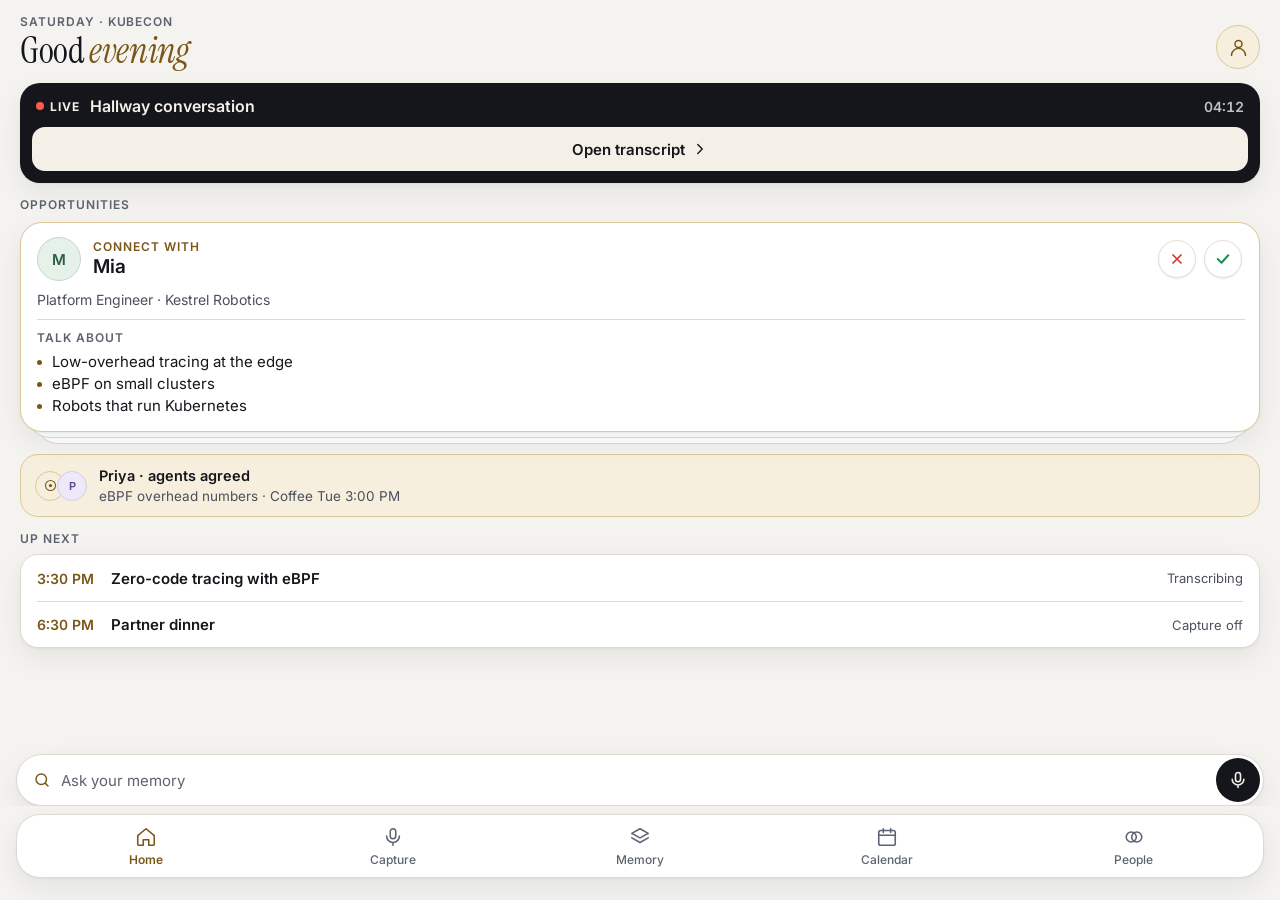
==== web/phone.html @ 45420292 "web: two-iPhone demo stage, phone app shell and Home screen Stage (web/index.html) shows Ava's and B" ====
<!doctype html>
<html lang="en" class="rp rp-light">
<head>
<meta charset="utf-8">
<meta name="viewport" content="width=device-width, initial-scale=1, viewport-fit=cover">
<title>Rapport</title>
<link rel="preconnect" href="https://fonts.googleapis.com">
<link rel="preconnect" href="https://fonts.gstatic.com" crossorigin>
<link rel="stylesheet" href="https://fonts.googleapis.com/css2?family=Instrument+Serif:ital@0;1&amp;family=Inter:wght@400;500;600;700&amp;display=swap">
<link rel="stylesheet" href="app/app.css">
</head>
<body>
<div id="app"></div>
<div id="overlay"></div>
<script type="module" src="app/main.js"></script>
</body>
</html>
---- web/app/app.css ----
/* Rapport phone app: design tokens (from the design canvas) and shared components.
   Screen-specific styles live in app/screens/<name>.css. */

.rp {
  --bg:#0B0D11;--surface:#14171D;--raised:#1C2028;--nav:#171A21;--line:#2A2F3A;--line2:#1F232B;
  --text:#F4F0E8;--text2:#C0C5CE;--text3:#9CA2AE;
  --gold:#E6C992;--gold-bg:#221D13;--gold-line:#50442B;--gold-mid:#CDAA6A;
  --fill:#E6C992;--on-fill:#17130A;--on-fill2:#4A3F28;
  --live:#FF6B61;--live-on-fill:#C42B1C;--yes:#1A8F4E;--no:#D2382C;
  --chip:#FFFFFF;--chip-line:transparent;--chip-shadow:none;
  --steel:#B9C6DC;--steel-bg:#1A2130;--steel-line:#33415C;
  --sage:#B7D3C2;--sage-bg:#18241E;--sage-line:#2F4A3C;
  --lilac:#CDBFE6;--lilac-bg:#211C2B;--lilac-line:#43385C;
  --off:#343A47;--knob:#C0C5CE;--scrim:rgba(6,7,9,.6);--shadow:none;
}
.rp.rp-light {
  --bg:#F4F3EF;--surface:#FFFFFF;--raised:#EFEDE8;--nav:#FFFFFF;--line:#DEDAD2;--line2:#E8E5DF;
  --text:#14161B;--text2:#4A505C;--text3:#5C6270;
  --gold:#7A5718;--gold-bg:#F7EFDD;--gold-line:#DCC79A;--gold-mid:#B8923F;
  --fill:#14161B;--on-fill:#F4F0E8;--on-fill2:#BBC0CA;
  --live:#C9302C;--live-on-fill:#FF5A4E;
  --chip:#FFFFFF;--chip-line:#E2DED6;--chip-shadow:0 1px 2px rgba(20,22,27,.08);
  --steel:#3D5278;--steel-bg:#E8EDF6;--steel-line:#C5D0E4;
  --sage:#2F5E46;--sage-bg:#E6F1EA;--sage-line:#C2DACB;
  --lilac:#5B4690;--lilac-bg:#EEE9F8;--lilac-line:#D5CBEB;
  --off:#C9CCD3;--knob:#FFFFFF;--scrim:rgba(20,22,27,.38);
  --shadow:0 1px 2px rgba(20,22,27,.05),0 10px 28px rgba(20,22,27,.07);
}

/* Base */
* { box-sizing: border-box; }
html, body { margin: 0; height: 100%; }
body {
  background: var(--bg);
  color: var(--text);
  font-family: Inter, system-ui, -apple-system, sans-serif;
  font-size: 16px;
  overflow: hidden;
  -webkit-font-smoothing: antialiased;
  -moz-osx-font-smoothing: grayscale;
  -webkit-tap-highlight-color: transparent;
}
#app { height: 100%; display: flex; flex-direction: column; }
a { color: var(--gold); }
input::placeholder, textarea::placeholder { color: var(--text3); }
a:focus-visible, button:focus-visible, input:focus-visible, textarea:focus-visible, select:focus-visible,
[tabindex]:focus-visible { outline: 2px solid var(--gold); outline-offset: 2px; }
h1[tabindex="-1"]:focus, h1[tabindex="-1"]:focus-visible { outline: none; }
h1, h2, h3, p, ul, ol, dl, dd { margin: 0; }
ul, ol { padding: 0; list-style: none; }
button { font: inherit; }

/* Layout */
.screen { flex: 1; min-height: 0; display: flex; flex-direction: column; overflow: hidden; }
.scroll {
  flex: 1; min-height: 0;
  overflow-y: auto; overflow-x: hidden;
  scrollbar-width: none;
  display: flex; flex-direction: column;
}
.scroll::-webkit-scrollbar { display: none; }
.pad { padding-left: 20px; padding-right: 20px; }
.stack { display: flex; flex-direction: column; }
.row { display: flex; align-items: center; }
.grow { flex: 1; min-width: 0; }
.visually-hidden {
  position: absolute !important; width: 1px; height: 1px; padding: 0; margin: -1px;
  overflow: hidden; clip: rect(0 0 0 0); white-space: nowrap; border: 0;
}

/* Type */
.eyebrow { font-size: 12px; font-weight: 600; letter-spacing: .08em; text-transform: uppercase; color: var(--text3); }
.eyebrow.gold { color: var(--gold); }
.serif { font-family: 'Instrument Serif', Georgia, serif; font-weight: 400; letter-spacing: -0.01em; line-height: 1; }
.serif em, .accent { font-style: italic; color: var(--gold); }
.muted { color: var(--text2); }
.faint { color: var(--text3); }
.tabular { font-variant-numeric: tabular-nums; }

/* Top bar (back · title · action) */
.topbar {
  flex: none;
  display: flex; align-items: center; justify-content: space-between; gap: 8px;
  padding: 10px 12px 2px;
}
.topbar .title { font-size: 16px; font-weight: 600; margin: 0; }
.topbar .spacer { width: 44px; height: 44px; flex: none; }

/* Buttons */
.icon-btn {
  width: 44px; height: 44px; flex: none;
  border-radius: 22px; border: 0; padding: 0;
  background: transparent; color: var(--text);
  display: flex; align-items: center; justify-content: center;
  cursor: pointer; text-decoration: none;
}
.btn {
  min-height: 52px; padding: 0 16px;
  border-radius: 16px; border: 1px solid var(--line);
  background: transparent; color: var(--text);
  font-size: 15px; font-weight: 600;
  display: flex; align-items: center; justify-content: center; gap: 8px;
  text-decoration: none; cursor: pointer;
}
.btn-primary { background: var(--fill); color: var(--on-fill); border-color: transparent; }
.btn-sm { min-height: 44px; border-radius: 13px; }
.link-btn {
  min-height: 44px; padding: 0 12px; border: 0; background: transparent;
  color: var(--gold); font-size: 14px; font-weight: 600; cursor: pointer;
}
.action-row {
  flex: none;
  display: grid; grid-template-columns: minmax(0, 1fr) minmax(0, 2fr); gap: 10px;
  padding: 8px 20px 4px;
}

/* Surfaces */
.card {
  background: var(--surface); border: 1px solid var(--line);
  border-radius: 20px; box-shadow: var(--shadow);
}
.card-gold { background: var(--gold-bg); border: 1px solid var(--gold-line); border-radius: 20px; }
.card-fill { background: var(--fill); color: var(--on-fill); border-radius: 20px; box-shadow: var(--shadow); }

/* Avatars and tones */
.avatar {
  flex: none; box-sizing: border-box; border-radius: 50%;
  display: inline-flex; align-items: center; justify-content: center;
  font-weight: 600;
}
.tone-gold  { background: var(--gold-bg);  border: 1px solid var(--gold-line);  color: var(--gold); }
.tone-steel { background: var(--steel-bg); border: 1px solid var(--steel-line); color: var(--steel); }
.tone-sage  { background: var(--sage-bg);  border: 1px solid var(--sage-line);  color: var(--sage); }
.tone-lilac { background: var(--lilac-bg); border: 1px solid var(--lilac-line); color: var(--lilac); }
.avatar-pair { display: inline-flex; align-items: center; }
.avatar-pair > .avatar + .avatar { margin-left: -8px; }

/* Chips, pills, badges */
.pill {
  font-size: 13px; font-weight: 500; padding: 5px 10px; border-radius: 999px;
  background: var(--raised); border: 1px solid var(--line); color: var(--text);
}
.badge {
  font-size: 11px; font-weight: 700; letter-spacing: .06em; text-transform: uppercase;
  padding: 3px 8px; border-radius: 999px; border: 1px solid var(--gold-line); color: var(--gold);
}
.toggle-chip {
  min-height: 44px; padding: 0 12px; border-radius: 999px;
  border: 1px solid var(--line); background: transparent; color: var(--text3);
  font-size: 14px; font-weight: 600;
  display: inline-flex; align-items: center; gap: 6px; cursor: pointer;
}
.toggle-chip[aria-pressed="true"] { border-color: var(--gold-line); background: var(--gold-bg); color: var(--gold); }

/* Switch (role="switch" button) */
.switch {
  width: 51px; height: 31px; flex: none; border-radius: 16px; border: 0; padding: 2px;
  background: var(--off); cursor: pointer; display: inline-flex; align-items: center;
  transition: background .2s ease;
}
.switch::after {
  content: ''; width: 27px; height: 27px; border-radius: 50%; background: var(--knob);
  transition: transform .2s ease; box-shadow: 0 1px 3px rgba(0,0,0,.25);
}
.switch[aria-checked="true"] { background: var(--yes); }
.switch[aria-checked="true"]::after { transform: translateX(20px); background: #FFFFFF; }

/* Bottom navigation */
.bottom-nav { flex: none; padding: 8px 16px 22px; background: var(--bg); }
.bottom-nav .bar {
  height: 64px; padding: 0 6px; border-radius: 24px;
  background: var(--nav); border: 1px solid var(--line); box-shadow: var(--shadow);
  display: grid; grid-template-columns: repeat(5, minmax(0, 1fr)); align-items: center;
}
.bottom-nav a {
  display: flex; flex-direction: column; align-items: center; justify-content: center; gap: 4px;
  min-height: 48px; border-radius: 16px;
  text-decoration: none; color: var(--text3); font-size: 12px; font-weight: 500;
}
.bottom-nav a[aria-current="page"] { color: var(--gold); font-weight: 600; }

/* Bottom sheet / overlay (used by app/sheet.js) */
#overlay:empty { display: none; }
.scrim {
  position: fixed; inset: 0; z-index: 50;
  background: var(--scrim);
  display: flex; flex-direction: column; justify-content: flex-end;
  animation: rp-fade .18s ease;
}
.sheet {
  background: var(--surface); border-top: 1px solid var(--line);
  border-radius: 28px 28px 0 0; padding: 10px 20px 28px;
  display: flex; flex-direction: column; gap: 14px;
  animation: rp-up .24s cubic-bezier(.2,.8,.2,1);
}
.sheet .grabber { width: 36px; height: 5px; border-radius: 3px; background: var(--line); align-self: center; }

/* Toast */
.toast {
  position: fixed; left: 16px; right: 16px; top: 8px; z-index: 60;
  padding: 12px 14px; border-radius: 16px;
  background: var(--raised); border: 1px solid var(--line); color: var(--text);
  font-size: 14px; box-shadow: 0 10px 30px rgba(0,0,0,.25);
  animation: rp-down .24s ease;
}

@keyframes rp-fade { from { opacity: 0; } to { opacity: 1; } }
@keyframes rp-up { from { transform: translateY(100%); } to { transform: none; } }
@keyframes rp-down { from { transform: translateY(-120%); } to { transform: none; } }
@keyframes rp-wave { 0%, 100% { transform: scaleY(.35); } 50% { transform: scaleY(1); } }
@keyframes rp-pulse { 0%, 100% { opacity: 1; } 50% { opacity: .35; } }
.rp-wave { animation: rp-wave .9s ease-in-out infinite; }
.rp-pulse { animation: rp-pulse 1.4s ease-in-out infinite; }

@media (prefers-reduced-motion: reduce) {
  *, *::before, *::after { animation: none !important; transition: none !important; }
}
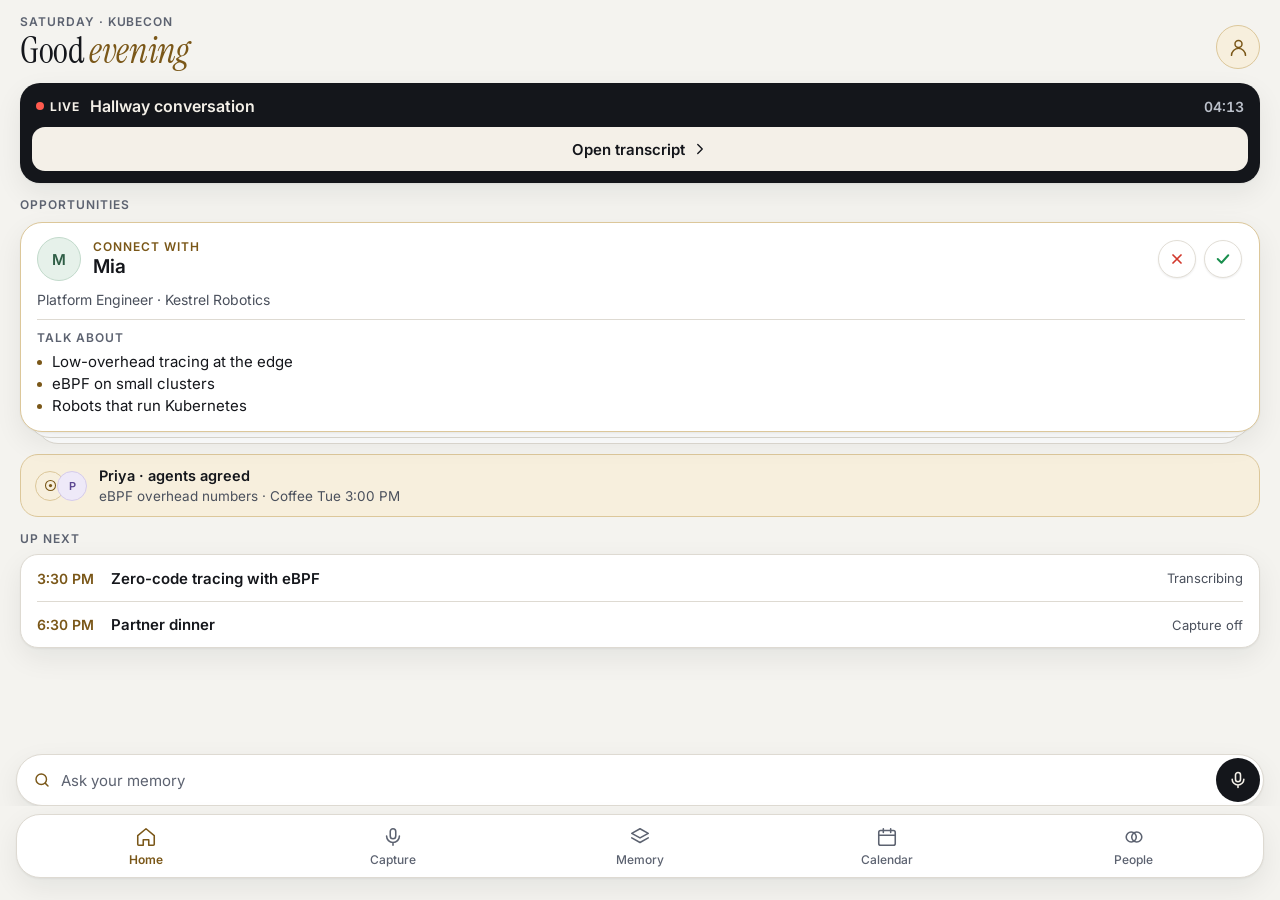
==== commit fba1288e: "web: cross-phone connect flow, agent exchange, memory ask, gateway client - flow.js: connect sheet (" ====
--- a/web/phone.html
+++ b/web/phone.html
@@ -8,6 +8,7 @@
 <link rel="preconnect" href="https://fonts.gstatic.com" crossorigin>
 <link rel="stylesheet" href="https://fonts.googleapis.com/css2?family=Instrument+Serif:ital@0;1&amp;family=Inter:wght@400;500;600;700&amp;display=swap">
 <link rel="stylesheet" href="app/app.css">
+<link rel="stylesheet" href="app/flow.css">
 </head>
 <body>
 <div id="app"></div>
--- a/web/app/flow.css
+++ b/web/app/flow.css
@@ -0,0 +1,15 @@
+/* App infrastructure: modal content uses the shared theme and sheet primitives. */
+.flow-sheet { max-height: calc(100dvh - 24px); overflow-y: auto; overscroll-behavior: contain; }
+.flow-connect { display: flex; flex-direction: column; gap: 18px; padding-top: 8px; }
+.flow-connect-avatars { align-self: flex-start; }
+.flow-connect-avatars > .avatar { border: 3px solid var(--surface); box-sizing: content-box; }
+.flow-connect-title { font-size: 32px; line-height: 1.08; }
+.flow-connect-why { font-size: 15px; line-height: 1.5; color: var(--text2); }
+.flow-connect-sharing { display: flex; flex-direction: column; gap: 10px; }
+.flow-connect-chips { display: flex; flex-wrap: wrap; gap: 6px; }
+.flow-connect-lock { display: flex; align-items: center; gap: 8px; color: var(--text2); font-size: 13px; line-height: 1.5; }
+.flow-connect-lock svg { flex: none; }
+.flow-connect-actions { padding: 4px 0 0; }
+.flow-connect-actions .btn { min-height: 48px; }
+.flow-toast { overflow-wrap: anywhere; pointer-events: none; }
+.flow-toast[data-tone="error"] { border-color: var(--no); }
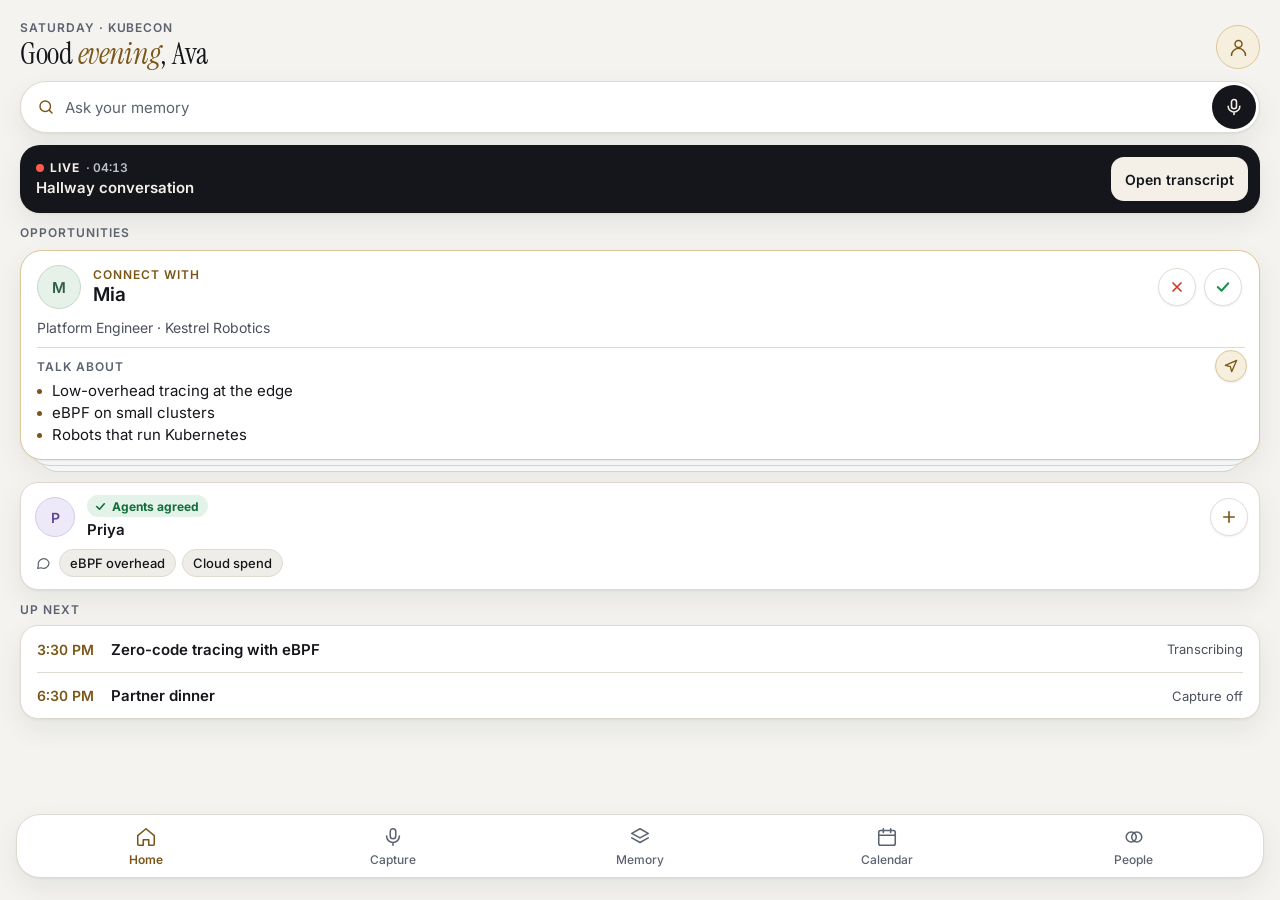
==== commit 7a4e3cd0: "web: Dash0 website monitoring (RUM) on the stage and both phones Loads the pinned @dash0/sdk-web 0.1" ====
--- a/web/phone.html
+++ b/web/phone.html
@@ -1,5 +1,5 @@
 <!doctype html>
-<html lang="en" class="rp rp-light">
+<html lang="en" class="rp">
 <head>
 <meta charset="utf-8">
 <meta name="viewport" content="width=device-width, initial-scale=1, viewport-fit=cover">
@@ -9,6 +9,7 @@
 <link rel="stylesheet" href="https://fonts.googleapis.com/css2?family=Instrument+Serif:ital@0;1&amp;family=Inter:wght@400;500;600;700&amp;display=swap">
 <link rel="stylesheet" href="app/app.css">
 <link rel="stylesheet" href="app/flow.css">
+<script type="module" src="rum-boot.js"></script>
 </head>
 <body>
 <div id="app"></div>
--- a/web/app/app.css
+++ b/web/app/app.css
@@ -1,30 +1,19 @@
-/* Rapport phone app: design tokens (from the design canvas) and shared components.
+/* Rapport phone app: design tokens (from the design canvas, light only) and shared components.
    Screen-specific styles live in app/screens/<name>.css. */
 
 .rp {
-  --bg:#0B0D11;--surface:#14171D;--raised:#1C2028;--nav:#171A21;--line:#2A2F3A;--line2:#1F232B;
-  --text:#F4F0E8;--text2:#C0C5CE;--text3:#9CA2AE;
-  --gold:#E6C992;--gold-bg:#221D13;--gold-line:#50442B;--gold-mid:#CDAA6A;
-  --fill:#E6C992;--on-fill:#17130A;--on-fill2:#4A3F28;
-  --live:#FF6B61;--live-on-fill:#C42B1C;--yes:#1A8F4E;--no:#D2382C;
-  --chip:#FFFFFF;--chip-line:transparent;--chip-shadow:none;
-  --steel:#B9C6DC;--steel-bg:#1A2130;--steel-line:#33415C;
-  --sage:#B7D3C2;--sage-bg:#18241E;--sage-line:#2F4A3C;
-  --lilac:#CDBFE6;--lilac-bg:#211C2B;--lilac-line:#43385C;
-  --off:#343A47;--knob:#C0C5CE;--scrim:rgba(6,7,9,.6);--shadow:none;
-}
-.rp.rp-light {
   --bg:#F4F3EF;--surface:#FFFFFF;--raised:#EFEDE8;--nav:#FFFFFF;--line:#DEDAD2;--line2:#E8E5DF;
   --text:#14161B;--text2:#4A505C;--text3:#5C6270;
   --gold:#7A5718;--gold-bg:#F7EFDD;--gold-line:#DCC79A;--gold-mid:#B8923F;
   --fill:#14161B;--on-fill:#F4F0E8;--on-fill2:#BBC0CA;
-  --live:#C9302C;--live-on-fill:#FF5A4E;
+  --live:#C9302C;--live-on-fill:#FF5A4E;--yes:#1A8F4E;--no:#D2382C;--yes-bg:#E4F3EA;--yes-text:#146C3B;
   --chip:#FFFFFF;--chip-line:#E2DED6;--chip-shadow:0 1px 2px rgba(20,22,27,.08);
   --steel:#3D5278;--steel-bg:#E8EDF6;--steel-line:#C5D0E4;
   --sage:#2F5E46;--sage-bg:#E6F1EA;--sage-line:#C2DACB;
   --lilac:#5B4690;--lilac-bg:#EEE9F8;--lilac-line:#D5CBEB;
   --off:#C9CCD3;--knob:#FFFFFF;--scrim:rgba(20,22,27,.38);
   --shadow:0 1px 2px rgba(20,22,27,.05),0 10px 28px rgba(20,22,27,.07);
+  color-scheme: light;
 }
 
 /* Base */
--- a/web/app/flow.css
+++ b/web/app/flow.css
@@ -1,15 +1,55 @@
-/* App infrastructure: modal content uses the shared theme and sheet primitives. */
+/* App infrastructure: sheets, toasts and the push-style notification banner. */
 .flow-sheet { max-height: calc(100dvh - 24px); overflow-y: auto; overscroll-behavior: contain; }
-.flow-connect { display: flex; flex-direction: column; gap: 18px; padding-top: 8px; }
-.flow-connect-avatars { align-self: flex-start; }
-.flow-connect-avatars > .avatar { border: 3px solid var(--surface); box-sizing: content-box; }
-.flow-connect-title { font-size: 32px; line-height: 1.08; }
-.flow-connect-why { font-size: 15px; line-height: 1.5; color: var(--text2); }
-.flow-connect-sharing { display: flex; flex-direction: column; gap: 10px; }
-.flow-connect-chips { display: flex; flex-wrap: wrap; gap: 6px; }
-.flow-connect-lock { display: flex; align-items: center; gap: 8px; color: var(--text2); font-size: 13px; line-height: 1.5; }
-.flow-connect-lock svg { flex: none; }
-.flow-connect-actions { padding: 4px 0 0; }
-.flow-connect-actions .btn { min-height: 48px; }
 .flow-toast { overflow-wrap: anywhere; pointer-events: none; }
 .flow-toast[data-tone="error"] { border-color: var(--no); }
+
+/* Notification banner (web/app/notify.js), drops in under the status bar. */
+.notice {
+  position: fixed; top: 6px; left: 10px; right: 10px; z-index: 70;
+  border-radius: 22px;
+  background: rgba(255, 255, 255, .9);
+  -webkit-backdrop-filter: blur(20px) saturate(1.6);
+  backdrop-filter: blur(20px) saturate(1.6);
+  border: 1px solid var(--line);
+  box-shadow: 0 14px 36px rgba(20, 22, 27, .18), 0 2px 6px rgba(20, 22, 27, .08);
+  animation: rp-drop .36s cubic-bezier(.2, .9, .25, 1.15);
+  touch-action: pan-x;
+}
+.notice-main {
+  width: 100%; padding: 10px 40px 12px 12px;
+  border: 0; border-radius: 22px; background: transparent; color: var(--text);
+  font: inherit; text-align: left; cursor: pointer;
+  display: flex; flex-direction: column; gap: 6px;
+}
+.notice-app {
+  display: flex; align-items: center; gap: 6px;
+  font-size: 11.5px; font-weight: 600; letter-spacing: .04em; text-transform: uppercase; color: var(--text3);
+}
+.notice-app-icon {
+  width: 18px; height: 18px; border-radius: 5px; flex: none;
+  background: var(--fill); color: var(--gold-line);
+  display: inline-flex; align-items: center; justify-content: center;
+}
+.notice-time { margin-left: auto; text-transform: none; letter-spacing: 0; font-weight: 500; }
+.notice-row { display: flex; align-items: flex-start; gap: 10px; }
+.notice-row > .avatar { margin-top: 1px; }
+.notice-text { flex: 1; min-width: 0; display: flex; flex-direction: column; gap: 2px; }
+.notice-title { font-size: 15px; font-weight: 600; line-height: 1.3; }
+.notice-body { font-size: 14px; line-height: 1.35; color: var(--text2); overflow-wrap: anywhere; }
+.notice-cta {
+  margin-top: 4px; display: inline-flex; align-items: center; gap: 2px;
+  font-size: 13.5px; font-weight: 600; color: var(--gold);
+}
+.notice-dismiss {
+  position: absolute; top: 0; right: 0;
+  width: 44px; height: 44px; border: 0; border-radius: 22px; padding: 0;
+  background: transparent; color: var(--text3); cursor: pointer;
+  display: flex; align-items: center; justify-content: center;
+}
+.notice-dismiss:hover { color: var(--text); background: var(--raised); }
+.notice-main:focus-visible, .notice-dismiss:focus-visible { outline: 2px solid var(--gold); outline-offset: -2px; }
+
+@keyframes rp-drop {
+  from { transform: translateY(-130%); opacity: .4; }
+  to { transform: none; opacity: 1; }
+}
